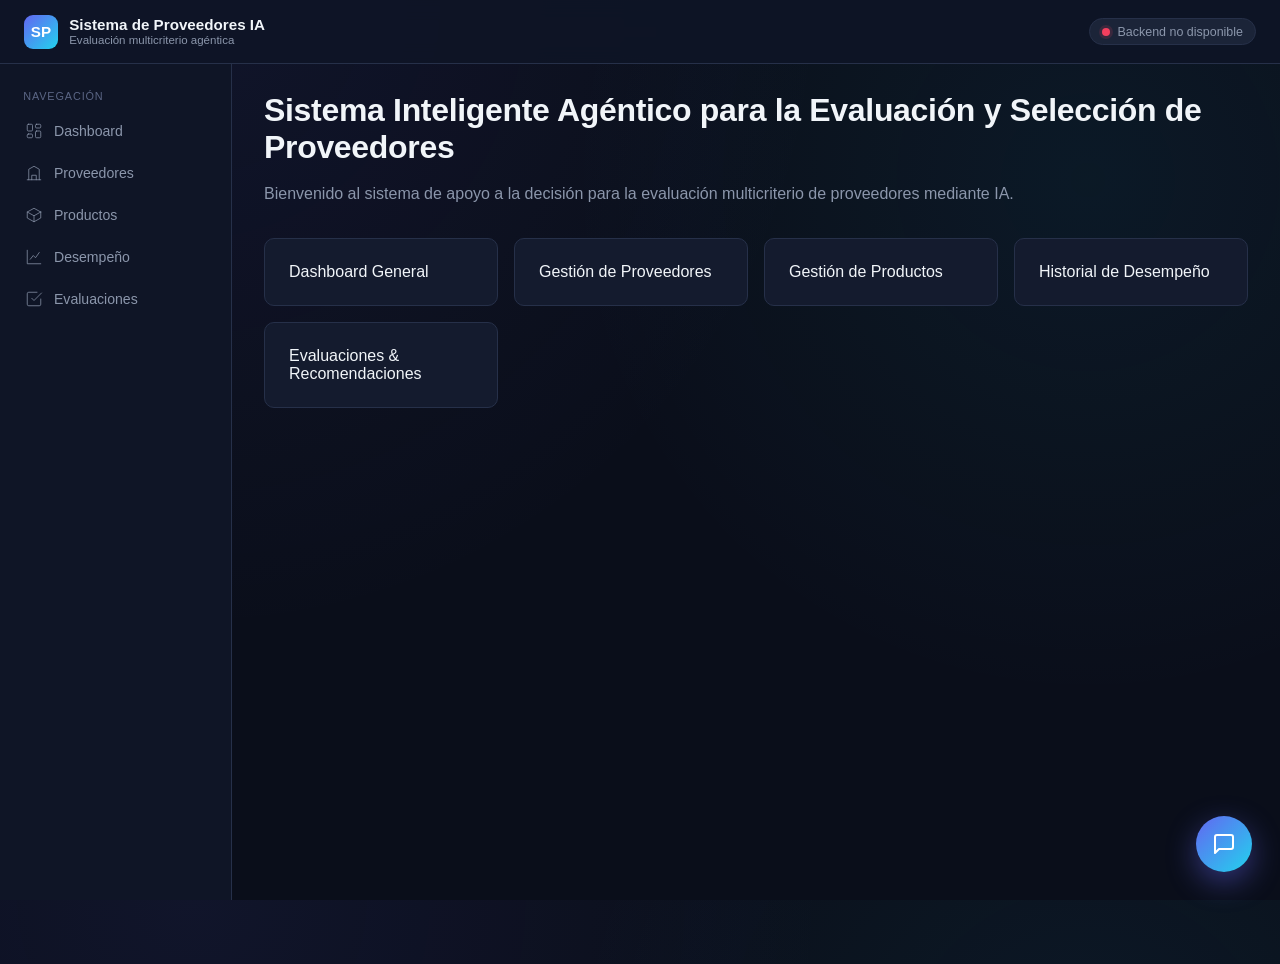
==== frontend/index.html @ d50bf962 "MVP inicial: backend FastAPI + agentes, frontend, preparacion IA (F1-F13" ====
<!DOCTYPE html>
<html lang="es">

<head>
    <meta charset="UTF-8">
    <meta name="viewport" content="width=device-width, initial-scale=1.0">
    <title>Sistema Inteligente de Evaluación de Proveedores</title>
    <link rel="stylesheet" href="css/styles.css">
    <link rel="stylesheet" href="css/dashboard.css">
</head>

<body>
    <div id="navbar-container"></div>
    <div class="app-container">
        <div id="sidebar-container"></div>
        <main class="main-content">
            <h1>Sistema Inteligente Agéntico para la Evaluación y Selección de Proveedores</h1>
            <p>Bienvenido al sistema de apoyo a la decisión para la evaluación multicriterio de proveedores mediante IA.
            </p>

            <div class="quick-links">
                <a href="pages/dashboard.html" class="card-link">Dashboard General</a>
                <a href="pages/proveedores.html" class="card-link">Gestión de Proveedores</a>
                <a href="pages/productos.html" class="card-link">Gestión de Productos</a>
                <a href="pages/desempeno.html" class="card-link">Historial de Desempeño</a>
                <a href="pages/evaluaciones.html" class="card-link">Evaluaciones & Recomendaciones</a>
            </div>
        </main>
    </div>

    <div id="modal-root"></div>
    <div id="chat-container"></div>

    <script src="js/api.js"></script>
    <script src="js/components/navbar.js"></script>
    <script src="js/components/sidebar.js"></script>
    <script src="js/components/modal.js"></script>
    <script src="js/components/chat.js"></script>
</body>

</html>
---- frontend/css/styles.css ----
/* ============================================================
   Sistema de Diseño Base — Sistema Inteligente de Proveedores
   Estética: premium oscura, HTML5/CSS3 vanilla, sin frameworks.
   ============================================================ */

:root {
    /* Paleta principal */
    --primary: #6366f1;
    --primary-dark: #4f46e5;
    --primary-light: #818cf8;
    --accent: #22d3ee;
    --success: #22c55e;
    --success-bg: rgba(34, 197, 94, 0.14);
    --warning: #f59e0b;
    --warning-bg: rgba(245, 158, 11, 0.14);
    --danger: #f43f5e;
    --danger-bg: rgba(244, 63, 94, 0.14);
    --info: #38bdf8;
    --info-bg: rgba(56, 189, 248, 0.14);

    /* Fondos */
    --bg-dark: #0a0e1a;
    --bg-panel: #0f1526;
    --bg-card: #141b2e;
    --bg-elevated: #1b2438;
    --bg-hover: #202a42;
    --border-color: #263049;
    --border-soft: #1d2740;

    /* Texto */
    --text-light: #f1f5f9;
    --text-muted: #8b96ab;
    --text-faint: #5b6685;

    /* Otros */
    --radius-sm: 6px;
    --radius-md: 10px;
    --radius-lg: 16px;
    --shadow-card: 0 4px 24px rgba(0, 0, 0, 0.35);
    --shadow-modal: 0 20px 60px rgba(0, 0, 0, 0.55);
    --sidebar-width: 232px;
    --navbar-height: 64px;
    --transition: 0.18s ease;
}

* {
    box-sizing: border-box;
}

html, body {
    height: 100%;
}

body {
    margin: 0;
    font-family: 'Segoe UI', Tahoma, Geneva, Verdana, sans-serif;
    background:
        radial-gradient(circle at 15% 0%, rgba(99, 102, 241, 0.08), transparent 45%),
        radial-gradient(circle at 85% 20%, rgba(34, 211, 238, 0.06), transparent 40%),
        var(--bg-dark);
    color: var(--text-light);
    -webkit-font-smoothing: antialiased;
}

a {
    color: inherit;
}

h1, h2, h3, h4 {
    margin: 0 0 0.5rem 0;
    font-weight: 600;
    letter-spacing: -0.01em;
}

p {
    color: var(--text-muted);
    line-height: 1.5;
}

/* ============================== Layout ============================== */

.app-container {
    display: flex;
    min-height: calc(100vh - var(--navbar-height));
    margin-top: var(--navbar-height);
}

.main-content {
    flex: 1;
    padding: 1.75rem 2rem 4rem;
    margin-left: var(--sidebar-width);
    min-width: 0;
}

.page-header {
    display: flex;
    align-items: flex-start;
    justify-content: space-between;
    gap: 1rem;
    flex-wrap: wrap;
    margin-bottom: 1.75rem;
}

.page-header .subtitle {
    margin-top: 0.15rem;
    font-size: 0.9rem;
}

@media (max-width: 900px) {
    :root {
        --sidebar-width: 0px;
    }
    .sidebar {
        transform: translateX(-100%);
    }
    .sidebar.open {
        transform: translateX(0);
    }
    .main-content {
        margin-left: 0;
        padding: 1.25rem 1rem 4rem;
    }
}

/* ============================== Navbar ============================== */

.navbar {
    position: fixed;
    top: 0;
    left: 0;
    right: 0;
    height: var(--navbar-height);
    display: flex;
    align-items: center;
    justify-content: space-between;
    padding: 0 1.5rem;
    background: rgba(15, 21, 38, 0.92);
    backdrop-filter: blur(10px);
    border-bottom: 1px solid var(--border-color);
    z-index: 200;
}

.navbar-brand {
    display: flex;
    align-items: center;
    gap: 0.7rem;
    text-decoration: none;
    color: var(--text-light);
}

.navbar-logo {
    width: 34px;
    height: 34px;
    border-radius: 9px;
    display: flex;
    align-items: center;
    justify-content: center;
    background: linear-gradient(135deg, var(--primary), var(--accent));
    font-weight: 700;
    font-size: 0.95rem;
    color: #fff;
    flex-shrink: 0;
}

.navbar-title {
    display: flex;
    flex-direction: column;
    line-height: 1.15;
}

.navbar-title strong {
    font-size: 0.95rem;
    font-weight: 600;
}

.navbar-title span {
    font-size: 0.72rem;
    color: var(--text-muted);
}

.navbar-right {
    display: flex;
    align-items: center;
    gap: 0.9rem;
}

.navbar-toggle {
    display: none;
    background: transparent;
    border: 1px solid var(--border-color);
    color: var(--text-light);
    border-radius: var(--radius-sm);
    width: 36px;
    height: 36px;
    align-items: center;
    justify-content: center;
    cursor: pointer;
}

@media (max-width: 900px) {
    .navbar-toggle {
        display: flex;
    }
}

.status-pill {
    display: flex;
    align-items: center;
    gap: 0.45rem;
    padding: 0.35rem 0.75rem;
    border-radius: 999px;
    background: var(--bg-elevated);
    border: 1px solid var(--border-color);
    font-size: 0.78rem;
    color: var(--text-muted);
}

.status-dot {
    width: 8px;
    height: 8px;
    border-radius: 50%;
    background: var(--text-faint);
    box-shadow: 0 0 0 3px transparent;
    transition: background var(--transition);
}

.status-pill.online .status-dot {
    background: var(--success);
    box-shadow: 0 0 0 3px var(--success-bg);
}

.status-pill.offline .status-dot {
    background: var(--danger);
    box-shadow: 0 0 0 3px var(--danger-bg);
}

.status-pill.checking .status-dot {
    background: var(--warning);
    box-shadow: 0 0 0 3px var(--warning-bg);
}

/* ============================== Sidebar ============================== */

.sidebar {
    position: fixed;
    top: var(--navbar-height);
    left: 0;
    bottom: 0;
    width: var(--sidebar-width);
    background: var(--bg-panel);
    border-right: 1px solid var(--border-color);
    padding: 1.25rem 0.85rem;
    overflow-y: auto;
    z-index: 150;
    transition: transform var(--transition);
}

.sidebar-section-label {
    font-size: 0.68rem;
    text-transform: uppercase;
    letter-spacing: 0.08em;
    color: var(--text-faint);
    padding: 0 0.6rem;
    margin: 0.4rem 0 0.6rem;
}

.sidebar-link {
    display: flex;
    align-items: center;
    gap: 0.7rem;
    padding: 0.65rem 0.7rem;
    border-radius: var(--radius-sm);
    color: var(--text-muted);
    text-decoration: none;
    font-size: 0.88rem;
    margin-bottom: 0.2rem;
    transition: background var(--transition), color var(--transition);
}

.sidebar-link svg {
    width: 18px;
    height: 18px;
    flex-shrink: 0;
    stroke: currentColor;
}

.sidebar-link:hover {
    background: var(--bg-hover);
    color: var(--text-light);
}

.sidebar-link.active {
    background: linear-gradient(135deg, rgba(99, 102, 241, 0.22), rgba(34, 211, 238, 0.08));
    color: var(--text-light);
    box-shadow: inset 0 0 0 1px rgba(99, 102, 241, 0.35);
}

/* ============================== Cards ============================== */

.card {
    background: var(--bg-card);
    border: 1px solid var(--border-color);
    border-radius: var(--radius-lg);
    box-shadow: var(--shadow-card);
}

.card-header {
    display: flex;
    align-items: center;
    justify-content: space-between;
    padding: 1.1rem 1.4rem;
    border-bottom: 1px solid var(--border-soft);
    gap: 1rem;
    flex-wrap: wrap;
}

.card-header h2, .card-header h3 {
    margin: 0;
    font-size: 1.02rem;
}

.card-body {
    padding: 1.4rem;
}

.card-link {
    background-color: var(--bg-card);
    padding: 1.5rem;
    border-radius: var(--radius-md);
    color: var(--text-light);
    text-decoration: none;
    border: 1px solid var(--border-color);
    transition: transform var(--transition), border-color var(--transition);
    display: block;
}

.card-link:hover {
    transform: translateY(-2px);
    border-color: var(--primary);
}

.quick-links {
    display: grid;
    grid-template-columns: repeat(auto-fit, minmax(200px, 1fr));
    gap: 1rem;
    margin-top: 2rem;
}

/* ============================== Buttons ============================== */

.btn {
    display: inline-flex;
    align-items: center;
    justify-content: center;
    gap: 0.45rem;
    padding: 0.6rem 1.1rem;
    border-radius: var(--radius-sm);
    border: 1px solid transparent;
    font-size: 0.87rem;
    font-weight: 600;
    cursor: pointer;
    transition: filter var(--transition), transform var(--transition), background var(--transition);
    white-space: nowrap;
}

.btn:active {
    transform: scale(0.98);
}

.btn-primary {
    background: linear-gradient(135deg, var(--primary), var(--primary-dark));
    color: #fff;
}

.btn-primary:hover {
    filter: brightness(1.1);
}

.btn-secondary {
    background: var(--bg-elevated);
    color: var(--text-light);
    border-color: var(--border-color);
}

.btn-secondary:hover {
    background: var(--bg-hover);
}

.btn-danger {
    background: rgba(244, 63, 94, 0.12);
    color: #fb7185;
    border-color: rgba(244, 63, 94, 0.3);
}

.btn-danger:hover {
    background: rgba(244, 63, 94, 0.2);
}

.btn-ghost {
    background: transparent;
    color: var(--text-muted);
    border-color: var(--border-color);
}

.btn-ghost:hover {
    color: var(--text-light);
    border-color: var(--primary);
}

.btn-sm {
    padding: 0.38rem 0.75rem;
    font-size: 0.78rem;
}

.btn:disabled {
    opacity: 0.5;
    cursor: not-allowed;
    filter: none;
    transform: none;
}

.btn-icon {
    width: 32px;
    height: 32px;
    padding: 0;
    border-radius: var(--radius-sm);
}

.actions-cell {
    display: flex;
    gap: 0.4rem;
    flex-wrap: wrap;
}

/* ============================== Tables ============================== */

.table-wrapper {
    overflow-x: auto;
    border-radius: var(--radius-lg);
}

table.data-table {
    width: 100%;
    border-collapse: collapse;
    font-size: 0.88rem;
    min-width: 640px;
}

table.data-table thead th {
    text-align: left;
    padding: 0.85rem 1.2rem;
    color: var(--text-muted);
    font-weight: 600;
    font-size: 0.74rem;
    text-transform: uppercase;
    letter-spacing: 0.05em;
    background: var(--bg-panel);
    border-bottom: 1px solid var(--border-color);
    white-space: nowrap;
}

table.data-table tbody td {
    padding: 0.85rem 1.2rem;
    border-bottom: 1px solid var(--border-soft);
    color: var(--text-light);
    vertical-align: middle;
}

table.data-table tbody tr:last-child td {
    border-bottom: none;
}

table.data-table tbody tr {
    transition: background var(--transition);
}

table.data-table tbody tr:hover {
    background: var(--bg-hover);
}

.cell-muted {
    color: var(--text-muted);
}

/* ============================== Badges ============================== */

.badge {
    display: inline-flex;
    align-items: center;
    gap: 0.35rem;
    padding: 0.28rem 0.65rem;
    border-radius: 999px;
    font-size: 0.74rem;
    font-weight: 600;
    white-space: nowrap;
}

.badge::before {
    content: '';
    width: 6px;
    height: 6px;
    border-radius: 50%;
    background: currentColor;
}

.badge-success {
    background: var(--success-bg);
    color: var(--success);
}

.badge-danger {
    background: var(--danger-bg);
    color: #fb7185;
}

.badge-warning {
    background: var(--warning-bg);
    color: var(--warning);
}

.badge-info {
    background: var(--info-bg);
    color: var(--info);
}

.badge-neutral {
    background: var(--bg-elevated);
    color: var(--text-muted);
}

/* ============================== KPI ============================== */

.kpi-grid {
    display: grid;
    grid-template-columns: repeat(auto-fit, minmax(210px, 1fr));
    gap: 1.1rem;
    margin-bottom: 1.75rem;
}

.kpi-card {
    background: var(--bg-card);
    border: 1px solid var(--border-color);
    border-radius: var(--radius-lg);
    padding: 1.3rem 1.4rem;
    box-shadow: var(--shadow-card);
    position: relative;
    overflow: hidden;
}

.kpi-card::after {
    content: '';
    position: absolute;
    inset: 0;
    background: linear-gradient(135deg, rgba(99, 102, 241, 0.08), transparent 60%);
    pointer-events: none;
}

.kpi-label {
    font-size: 0.78rem;
    color: var(--text-muted);
    margin-bottom: 0.5rem;
}

.kpi-value {
    font-size: 1.9rem;
    font-weight: 700;
    color: var(--text-light);
}

.kpi-icon {
    position: absolute;
    top: 1.1rem;
    right: 1.2rem;
    width: 38px;
    height: 38px;
    border-radius: var(--radius-md);
    display: flex;
    align-items: center;
    justify-content: center;
    background: rgba(99, 102, 241, 0.14);
    color: var(--primary-light);
}

.kpi-icon svg {
    width: 19px;
    height: 19px;
}

/* ============================== Empty / Loading states ============================== */

.empty-state, .loading-state, .error-state {
    display: flex;
    flex-direction: column;
    align-items: center;
    justify-content: center;
    text-align: center;
    padding: 3rem 1.5rem;
    color: var(--text-muted);
    gap: 0.5rem;
}

.error-state {
    color: #fb7185;
}

.spinner {
    width: 26px;
    height: 26px;
    border-radius: 50%;
    border: 3px solid var(--border-color);
    border-top-color: var(--primary);
    animation: spin 0.8s linear infinite;
}

@keyframes spin {
    to {
        transform: rotate(360deg);
    }
}

/* ============================== Tabs ============================== */

.tabs {
    display: flex;
    gap: 0.4rem;
    border-bottom: 1px solid var(--border-color);
    margin-bottom: 1.2rem;
    flex-wrap: wrap;
}

.tab-btn {
    background: transparent;
    border: none;
    color: var(--text-muted);
    padding: 0.65rem 1rem;
    font-size: 0.85rem;
    font-weight: 600;
    cursor: pointer;
    border-bottom: 2px solid transparent;
    transition: color var(--transition), border-color var(--transition);
}

.tab-btn:hover {
    color: var(--text-light);
}

.tab-btn.active {
    color: var(--primary-light);
    border-bottom-color: var(--primary);
}

.tab-panel {
    display: none;
    animation: fadeIn 0.2s ease;
}

.tab-panel.active {
    display: block;
}

@keyframes fadeIn {
    from { opacity: 0; transform: translateY(4px); }
    to { opacity: 1; transform: translateY(0); }
}

/* ============================== Toast ============================== */

#toast-root {
    position: fixed;
    bottom: 1.5rem;
    right: 1.5rem;
    display: flex;
    flex-direction: column;
    gap: 0.6rem;
    z-index: 999;
}

.toast {
    background: var(--bg-elevated);
    border: 1px solid var(--border-color);
    border-left: 3px solid var(--primary);
    color: var(--text-light);
    padding: 0.8rem 1.1rem;
    border-radius: var(--radius-sm);
    font-size: 0.85rem;
    box-shadow: var(--shadow-card);
    min-width: 240px;
    animation: slideIn 0.2s ease;
}

.toast.success {
    border-left-color: var(--success);
}

.toast.error {
    border-left-color: var(--danger);
}

@keyframes slideIn {
    from { opacity: 0; transform: translateX(20px); }
    to { opacity: 1; transform: translateX(0); }
}

/* ============================== Utility ============================== */

.flex {
    display: flex;
}

.gap-sm {
    gap: 0.5rem;
}

.text-muted {
    color: var(--text-muted);
}

.text-right {
    text-align: right;
}

.mt-1 { margin-top: 1rem; }
.mt-2 { margin-top: 2rem; }
.mb-1 { margin-bottom: 1rem; }

/* ============================== Chat IA (Asistente) ============================== */

.chat-fab {
    position: fixed;
    bottom: 1.75rem;
    right: 1.75rem;
    width: 56px;
    height: 56px;
    border-radius: 50%;
    background: linear-gradient(135deg, var(--primary), var(--accent));
    color: #fff;
    border: none;
    box-shadow: 0 10px 30px rgba(99, 102, 241, 0.45);
    cursor: pointer;
    display: flex;
    align-items: center;
    justify-content: center;
    z-index: 400;
    transition: transform var(--transition);
}

.chat-fab:hover {
    transform: translateY(-2px);
}

.chat-fab svg {
    width: 24px;
    height: 24px;
}

.chat-panel {
    position: fixed;
    bottom: 6rem;
    right: 1.75rem;
    width: 320px;
    max-width: calc(100vw - 2rem);
    background: var(--bg-card);
    border: 1px solid var(--border-color);
    border-radius: var(--radius-lg);
    box-shadow: var(--shadow-modal);
    z-index: 401;
    overflow: hidden;
    display: none;
    flex-direction: column;
}

.chat-panel.open {
    display: flex;
}

.chat-panel-header {
    display: flex;
    align-items: center;
    justify-content: space-between;
    padding: 0.9rem 1.1rem;
    background: linear-gradient(135deg, rgba(99, 102, 241, 0.2), rgba(34, 211, 238, 0.08));
    border-bottom: 1px solid var(--border-soft);
}

.chat-panel-header strong {
    font-size: 0.9rem;
}

.chat-panel-body {
    padding: 1.25rem 1.1rem;
    display: flex;
    flex-direction: column;
    align-items: center;
    text-align: center;
    gap: 0.6rem;
    color: var(--text-muted);
}

.chat-panel-body svg {
    width: 30px;
    height: 30px;
    color: var(--primary-light);
}

.chat-panel-footer {
    padding: 0.85rem 1.1rem;
    border-top: 1px solid var(--border-soft);
}

.chat-panel-footer input {
    width: 100%;
    background: var(--bg-panel);
    border: 1px solid var(--border-color);
    color: var(--text-faint);
    border-radius: var(--radius-sm);
    padding: 0.55rem 0.7rem;
    font-size: 0.83rem;
    cursor: not-allowed;
}
---- frontend/css/dashboard.css ----
/* Dashboard styles */

.dashboard-actions {
    display: flex;
    gap: 0.6rem;
    flex-wrap: wrap;
}

.recommended-cell {
    display: flex;
    align-items: center;
    gap: 0.4rem;
    font-weight: 600;
}

.recommended-cell svg {
    width: 14px;
    height: 14px;
    color: var(--success);
}
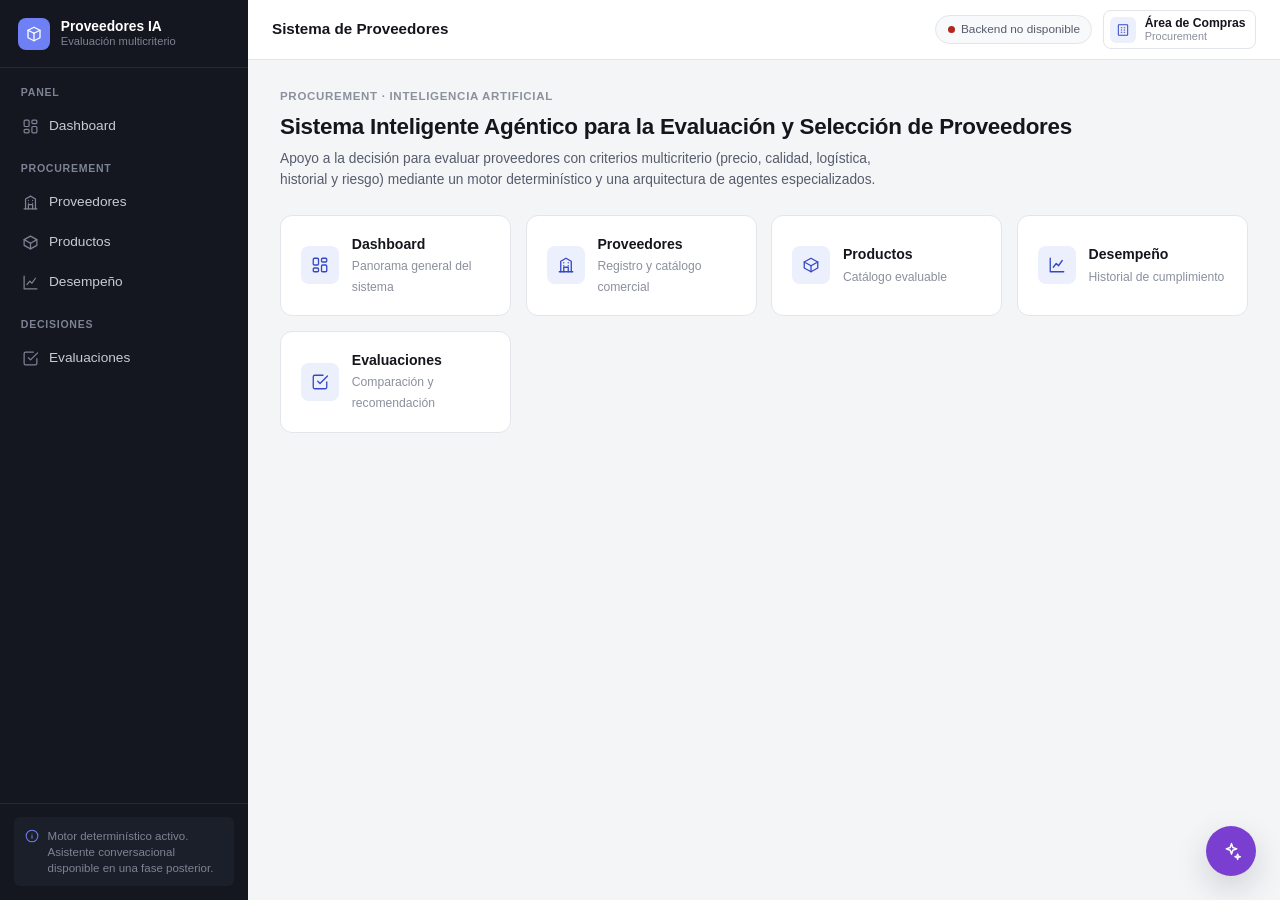
==== commit 96fc1ecc: "feat: Procurement empresariald" ====
--- a/frontend/index.html
+++ b/frontend/index.html
@@ -10,28 +10,55 @@
 </head>
 
 <body>
-    <div id="navbar-container"></div>
-    <div class="app-container">
+    <div class="app-shell">
         <div id="sidebar-container"></div>
-        <main class="main-content">
-            <h1>Sistema Inteligente Agéntico para la Evaluación y Selección de Proveedores</h1>
-            <p>Bienvenido al sistema de apoyo a la decisión para la evaluación multicriterio de proveedores mediante IA.
-            </p>
+        <div class="app-main">
+            <div id="navbar-container"></div>
+            <main class="content-area">
+                <div class="page-header">
+                    <div>
+                        <div class="eyebrow">Procurement · Inteligencia artificial</div>
+                        <h1>Sistema Inteligente Agéntico para la Evaluación y Selección de Proveedores</h1>
+                        <p class="subtitle">
+                            Apoyo a la decisión para evaluar proveedores con criterios multicriterio
+                            (precio, calidad, logística, historial y riesgo) mediante un motor
+                            determinístico y una arquitectura de agentes especializados.
+                        </p>
+                    </div>
+                </div>
 
-            <div class="quick-links">
-                <a href="pages/dashboard.html" class="card-link">Dashboard General</a>
-                <a href="pages/proveedores.html" class="card-link">Gestión de Proveedores</a>
-                <a href="pages/productos.html" class="card-link">Gestión de Productos</a>
-                <a href="pages/desempeno.html" class="card-link">Historial de Desempeño</a>
-                <a href="pages/evaluaciones.html" class="card-link">Evaluaciones & Recomendaciones</a>
-            </div>
-        </main>
+                <div class="quick-links">
+                    <a href="pages/dashboard.html" class="card-link">
+                        <span class="icon-tile" data-icon="dashboard"></span>
+                        <span class="card-link-text"><strong>Dashboard</strong><span>Panorama general del sistema</span></span>
+                    </a>
+                    <a href="pages/proveedores.html" class="card-link">
+                        <span class="icon-tile" data-icon="providers"></span>
+                        <span class="card-link-text"><strong>Proveedores</strong><span>Registro y catálogo comercial</span></span>
+                    </a>
+                    <a href="pages/productos.html" class="card-link">
+                        <span class="icon-tile" data-icon="products"></span>
+                        <span class="card-link-text"><strong>Productos</strong><span>Catálogo evaluable</span></span>
+                    </a>
+                    <a href="pages/desempeno.html" class="card-link">
+                        <span class="icon-tile" data-icon="performance"></span>
+                        <span class="card-link-text"><strong>Desempeño</strong><span>Historial de cumplimiento</span></span>
+                    </a>
+                    <a href="pages/evaluaciones.html" class="card-link">
+                        <span class="icon-tile" data-icon="evaluations"></span>
+                        <span class="card-link-text"><strong>Evaluaciones</strong><span>Comparación y recomendación</span></span>
+                    </a>
+                </div>
+            </main>
+        </div>
     </div>
 
     <div id="modal-root"></div>
     <div id="chat-container"></div>
 
+    <script src="js/components/icons.js"></script>
     <script src="js/api.js"></script>
+    <script src="js/components/ui.js"></script>
     <script src="js/components/navbar.js"></script>
     <script src="js/components/sidebar.js"></script>
     <script src="js/components/modal.js"></script>
--- a/frontend/css/styles.css
+++ b/frontend/css/styles.css
@@ -1,46 +1,76 @@
 /* ============================================================
-   Sistema de Diseño Base — Sistema Inteligente de Proveedores
-   Estética: premium oscura, HTML5/CSS3 vanilla, sin frameworks.
+   Sistema de Diseño — Sistema Inteligente de Proveedores
+   Identidad: SaaS B2B / Procurement / Enterprise / Data-AI
+   HTML5 + CSS3 vanilla, sin frameworks, sin fuentes externas.
    ============================================================ */
 
 :root {
-    /* Paleta principal */
-    --primary: #6366f1;
-    --primary-dark: #4f46e5;
-    --primary-light: #818cf8;
-    --accent: #22d3ee;
-    --success: #22c55e;
-    --success-bg: rgba(34, 197, 94, 0.14);
-    --warning: #f59e0b;
-    --warning-bg: rgba(245, 158, 11, 0.14);
-    --danger: #f43f5e;
-    --danger-bg: rgba(244, 63, 94, 0.14);
-    --info: #38bdf8;
-    --info-bg: rgba(56, 189, 248, 0.14);
-
-    /* Fondos */
-    --bg-dark: #0a0e1a;
-    --bg-panel: #0f1526;
-    --bg-card: #141b2e;
-    --bg-elevated: #1b2438;
-    --bg-hover: #202a42;
-    --border-color: #263049;
-    --border-soft: #1d2740;
-
-    /* Texto */
-    --text-light: #f1f5f9;
-    --text-muted: #8b96ab;
-    --text-faint: #5b6685;
-
-    /* Otros */
+    /* ---------- Superficies ---------- */
+    --bg-app: #f4f5f7;
+    --surface: #ffffff;
+    --surface-alt: #f8f9fb;
+    --surface-sunken: #eef0f3;
+    --border: #e3e5ea;
+    --border-strong: #d3d6dd;
+
+    /* ---------- Texto ---------- */
+    --text-primary: #14161c;
+    --text-secondary: #565c6b;
+    --text-tertiary: #8b909d;
+    --text-on-dark: #eef0f5;
+    --text-on-dark-muted: #9aa1b3;
+
+    /* ---------- Marca ---------- */
+    --primary: #3548c4;
+    --primary-hover: #2c3da8;
+    --primary-soft: #eceffc;
+    --primary-soft-border: #c9d0f5;
+
+    /* ---------- Semánticos ---------- */
+    --success: #147a52;
+    --success-soft: #e5f5ee;
+    --success-border: #b7e3cc;
+    --warning: #92500a;
+    --warning-soft: #fdf1df;
+    --warning-border: #f3d9a4;
+    --danger: #b3261e;
+    --danger-soft: #fceceb;
+    --danger-border: #f2c4c0;
+    --info: #1c5fa8;
+    --info-soft: #e9f2fb;
+    --info-border: #bfdcf5;
+    --neutral-soft: #eef0f3;
+    --neutral-border: #dcdfe5;
+
+    /* ---------- Shell (sidebar oscuro) ---------- */
+    --shell-bg: #14171f;
+    --shell-bg-elevated: #1b1f2a;
+    --shell-border: #262b38;
+    --shell-text: #c7cbd6;
+    --shell-text-muted: #7d8394;
+    --shell-active-bg: #232838;
+    --shell-active-text: #ffffff;
+    --shell-accent: #6f80f5;
+
+    /* ---------- IA ---------- */
+    --ai-accent: #7a3fd1;
+    --ai-soft: #f3edfb;
+    --ai-border: #ddc9f2;
+
+    /* ---------- Geometría ---------- */
     --radius-sm: 6px;
-    --radius-md: 10px;
-    --radius-lg: 16px;
-    --shadow-card: 0 4px 24px rgba(0, 0, 0, 0.35);
-    --shadow-modal: 0 20px 60px rgba(0, 0, 0, 0.55);
-    --sidebar-width: 232px;
-    --navbar-height: 64px;
-    --transition: 0.18s ease;
+    --radius-md: 8px;
+    --radius-lg: 12px;
+    --shadow-xs: 0 1px 2px rgba(15, 18, 28, 0.06);
+    --shadow-sm: 0 1px 3px rgba(15, 18, 28, 0.08), 0 1px 2px rgba(15, 18, 28, 0.04);
+    --shadow-md: 0 4px 16px rgba(15, 18, 28, 0.10);
+    --shadow-lg: 0 12px 32px rgba(15, 18, 28, 0.16);
+
+    --sidebar-width: 248px;
+    --sidebar-width-collapsed: 72px;
+    --topbar-height: 60px;
+    --transition: 0.15s ease;
+    --font-sans: -apple-system, BlinkMacSystemFont, 'Segoe UI', Roboto, Helvetica, Arial, sans-serif;
 }
 
 * {
@@ -53,297 +83,404 @@
 
 body {
     margin: 0;
-    font-family: 'Segoe UI', Tahoma, Geneva, Verdana, sans-serif;
-    background:
-        radial-gradient(circle at 15% 0%, rgba(99, 102, 241, 0.08), transparent 45%),
-        radial-gradient(circle at 85% 20%, rgba(34, 211, 238, 0.06), transparent 40%),
-        var(--bg-dark);
-    color: var(--text-light);
+    font-family: var(--font-sans);
+    background: var(--bg-app);
+    color: var(--text-primary);
+    font-size: 14px;
+    line-height: 1.5;
     -webkit-font-smoothing: antialiased;
 }
 
 a {
-    color: inherit;
+    color: var(--primary);
+    text-decoration: none;
+}
+
+a:hover {
+    text-decoration: underline;
 }
 
 h1, h2, h3, h4 {
-    margin: 0 0 0.5rem 0;
-    font-weight: 600;
-    letter-spacing: -0.01em;
+    margin: 0 0 0.35rem 0;
+    font-weight: 600;
+    letter-spacing: -0.012em;
+    color: var(--text-primary);
 }
 
 p {
-    color: var(--text-muted);
-    line-height: 1.5;
-}
-
-/* ============================== Layout ============================== */
-
-.app-container {
-    display: flex;
-    min-height: calc(100vh - var(--navbar-height));
-    margin-top: var(--navbar-height);
-}
-
-.main-content {
+    color: var(--text-secondary);
+    margin: 0;
+}
+
+.icon {
+    flex-shrink: 0;
+    display: inline-block;
+    vertical-align: middle;
+}
+
+:focus-visible {
+    outline: 2px solid var(--primary);
+    outline-offset: 2px;
+    border-radius: 4px;
+}
+
+/* ============================== Shell: layout general ============================== */
+
+.app-shell {
+    min-height: 100vh;
+    display: flex;
+}
+
+.app-main {
     flex: 1;
-    padding: 1.75rem 2rem 4rem;
+    display: flex;
+    flex-direction: column;
+    min-width: 0;
     margin-left: var(--sidebar-width);
+}
+
+.content-area {
+    padding: 1.75rem 2rem 3rem;
+    max-width: 1400px;
+    width: 100%;
+    margin: 0 auto;
+}
+
+@media (max-width: 960px) {
+    .app-main {
+        margin-left: 0;
+    }
+    .content-area {
+        padding: 1.25rem 1rem 3rem;
+    }
+}
+
+/* ============================== Sidebar ============================== */
+
+.sidebar {
+    position: fixed;
+    top: 0;
+    left: 0;
+    bottom: 0;
+    width: var(--sidebar-width);
+    background: var(--shell-bg);
+    color: var(--shell-text);
+    display: flex;
+    flex-direction: column;
+    z-index: 200;
+    transition: transform var(--transition);
+}
+
+.sidebar-brand {
+    display: flex;
+    align-items: center;
+    gap: 0.65rem;
+    padding: 1.1rem 1.15rem;
+    border-bottom: 1px solid var(--shell-border);
+    flex-shrink: 0;
+}
+
+.sidebar-brand-mark {
+    width: 32px;
+    height: 32px;
+    border-radius: 8px;
+    background: var(--shell-accent);
+    color: #fff;
+    display: flex;
+    align-items: center;
+    justify-content: center;
+    flex-shrink: 0;
+}
+
+.sidebar-brand-text {
+    display: flex;
+    flex-direction: column;
+    line-height: 1.2;
     min-width: 0;
 }
 
-.page-header {
-    display: flex;
+.sidebar-brand-text strong {
+    font-size: 0.86rem;
+    color: #fff;
+    font-weight: 600;
+    white-space: nowrap;
+    overflow: hidden;
+    text-overflow: ellipsis;
+}
+
+.sidebar-brand-text span {
+    font-size: 0.7rem;
+    color: var(--shell-text-muted);
+    white-space: nowrap;
+}
+
+.sidebar-nav {
+    flex: 1;
+    overflow-y: auto;
+    padding: 0.85rem 0.7rem;
+}
+
+.sidebar-group-label {
+    font-size: 0.66rem;
+    font-weight: 600;
+    text-transform: uppercase;
+    letter-spacing: 0.07em;
+    color: var(--shell-text-muted);
+    padding: 0.9rem 0.6rem 0.4rem;
+}
+
+.sidebar-group-label:first-child {
+    padding-top: 0.2rem;
+}
+
+.sidebar-link {
+    display: flex;
+    align-items: center;
+    gap: 0.65rem;
+    padding: 0.55rem 0.65rem;
+    border-radius: var(--radius-sm);
+    color: var(--shell-text);
+    font-size: 0.855rem;
+    font-weight: 500;
+    margin-bottom: 0.1rem;
+    transition: background var(--transition), color var(--transition);
+}
+
+.sidebar-link:hover {
+    background: var(--shell-bg-elevated);
+    color: #fff;
+    text-decoration: none;
+}
+
+.sidebar-link.active {
+    background: var(--shell-active-bg);
+    color: var(--shell-active-text);
+    position: relative;
+}
+
+.sidebar-link.active::before {
+    content: '';
+    position: absolute;
+    left: -0.7rem;
+    top: 0.2rem;
+    bottom: 0.2rem;
+    width: 3px;
+    border-radius: 2px;
+    background: var(--shell-accent);
+}
+
+.sidebar-link .icon {
+    color: var(--shell-text-muted);
+}
+
+.sidebar-link:hover .icon,
+.sidebar-link.active .icon {
+    color: currentColor;
+}
+
+.sidebar-footer {
+    padding: 0.85rem;
+    border-top: 1px solid var(--shell-border);
+    flex-shrink: 0;
+}
+
+.sidebar-footer-note {
+    display: flex;
+    gap: 0.55rem;
     align-items: flex-start;
-    justify-content: space-between;
-    gap: 1rem;
-    flex-wrap: wrap;
-    margin-bottom: 1.75rem;
-}
-
-.page-header .subtitle {
-    margin-top: 0.15rem;
-    font-size: 0.9rem;
-}
-
-@media (max-width: 900px) {
-    :root {
-        --sidebar-width: 0px;
-    }
+    padding: 0.65rem 0.7rem;
+    border-radius: var(--radius-sm);
+    background: var(--shell-bg-elevated);
+    font-size: 0.72rem;
+    color: var(--shell-text-muted);
+    line-height: 1.4;
+}
+
+.sidebar-footer-note .icon {
+    flex-shrink: 0;
+    margin-top: 0.1rem;
+    color: var(--shell-accent);
+}
+
+.sidebar-backdrop {
+    display: none;
+}
+
+@media (max-width: 960px) {
     .sidebar {
         transform: translateX(-100%);
     }
     .sidebar.open {
         transform: translateX(0);
+        box-shadow: var(--shadow-lg);
     }
-    .main-content {
-        margin-left: 0;
-        padding: 1.25rem 1rem 4rem;
+    .sidebar-backdrop.open {
+        display: block;
+        position: fixed;
+        inset: 0;
+        background: rgba(10, 12, 18, 0.45);
+        z-index: 190;
     }
 }
 
-/* ============================== Navbar ============================== */
-
-.navbar {
-    position: fixed;
-    top: 0;
-    left: 0;
-    right: 0;
-    height: var(--navbar-height);
+/* ============================== Topbar ============================== */
+
+.topbar {
+    height: var(--topbar-height);
+    background: var(--surface);
+    border-bottom: 1px solid var(--border);
     display: flex;
     align-items: center;
     justify-content: space-between;
     padding: 0 1.5rem;
-    background: rgba(15, 21, 38, 0.92);
-    backdrop-filter: blur(10px);
-    border-bottom: 1px solid var(--border-color);
-    z-index: 200;
-}
-
-.navbar-brand {
-    display: flex;
-    align-items: center;
-    gap: 0.7rem;
-    text-decoration: none;
-    color: var(--text-light);
-}
-
-.navbar-logo {
+    position: sticky;
+    top: 0;
+    z-index: 100;
+    gap: 1rem;
+}
+
+.topbar-left {
+    display: flex;
+    align-items: center;
+    gap: 0.9rem;
+    min-width: 0;
+}
+
+.topbar-menu-btn {
+    display: none;
+    background: transparent;
+    border: 1px solid var(--border);
+    color: var(--text-secondary);
+    border-radius: var(--radius-sm);
     width: 34px;
     height: 34px;
-    border-radius: 9px;
-    display: flex;
-    align-items: center;
-    justify-content: center;
-    background: linear-gradient(135deg, var(--primary), var(--accent));
-    font-weight: 700;
-    font-size: 0.95rem;
-    color: #fff;
-    flex-shrink: 0;
-}
-
-.navbar-title {
-    display: flex;
-    flex-direction: column;
-    line-height: 1.15;
-}
-
-.navbar-title strong {
-    font-size: 0.95rem;
-    font-weight: 600;
-}
-
-.navbar-title span {
-    font-size: 0.72rem;
-    color: var(--text-muted);
-}
-
-.navbar-right {
-    display: flex;
-    align-items: center;
-    gap: 0.9rem;
-}
-
-.navbar-toggle {
-    display: none;
-    background: transparent;
-    border: 1px solid var(--border-color);
-    color: var(--text-light);
-    border-radius: var(--radius-sm);
-    width: 36px;
-    height: 36px;
     align-items: center;
     justify-content: center;
     cursor: pointer;
-}
-
-@media (max-width: 900px) {
-    .navbar-toggle {
+    flex-shrink: 0;
+}
+
+@media (max-width: 960px) {
+    .topbar-menu-btn {
         display: flex;
     }
 }
 
+.topbar-title {
+    font-size: 0.95rem;
+    font-weight: 600;
+    color: var(--text-primary);
+    white-space: nowrap;
+    overflow: hidden;
+    text-overflow: ellipsis;
+}
+
+.topbar-right {
+    display: flex;
+    align-items: center;
+    gap: 0.7rem;
+    flex-shrink: 0;
+}
+
 .status-pill {
     display: flex;
     align-items: center;
-    gap: 0.45rem;
-    padding: 0.35rem 0.75rem;
+    gap: 0.4rem;
+    padding: 0.32rem 0.7rem;
     border-radius: 999px;
-    background: var(--bg-elevated);
-    border: 1px solid var(--border-color);
-    font-size: 0.78rem;
-    color: var(--text-muted);
+    background: var(--surface-alt);
+    border: 1px solid var(--border);
+    font-size: 0.74rem;
+    color: var(--text-secondary);
+    font-weight: 500;
 }
 
 .status-dot {
-    width: 8px;
-    height: 8px;
+    width: 7px;
+    height: 7px;
     border-radius: 50%;
-    background: var(--text-faint);
-    box-shadow: 0 0 0 3px transparent;
-    transition: background var(--transition);
-}
-
-.status-pill.online .status-dot {
-    background: var(--success);
-    box-shadow: 0 0 0 3px var(--success-bg);
-}
-
-.status-pill.offline .status-dot {
-    background: var(--danger);
-    box-shadow: 0 0 0 3px var(--danger-bg);
-}
-
-.status-pill.checking .status-dot {
-    background: var(--warning);
-    box-shadow: 0 0 0 3px var(--warning-bg);
-}
-
-/* ============================== Sidebar ============================== */
-
-.sidebar {
-    position: fixed;
-    top: var(--navbar-height);
-    left: 0;
-    bottom: 0;
-    width: var(--sidebar-width);
-    background: var(--bg-panel);
-    border-right: 1px solid var(--border-color);
-    padding: 1.25rem 0.85rem;
-    overflow-y: auto;
-    z-index: 150;
-    transition: transform var(--transition);
-}
-
-.sidebar-section-label {
+    background: var(--text-tertiary);
+}
+
+.status-pill.online .status-dot { background: var(--success); }
+.status-pill.offline .status-dot { background: var(--danger); }
+.status-pill.checking .status-dot { background: var(--warning); }
+
+.org-chip {
+    display: flex;
+    align-items: center;
+    gap: 0.55rem;
+    padding: 0.3rem 0.6rem 0.3rem 0.35rem;
+    border-radius: var(--radius-md);
+    border: 1px solid var(--border);
+    background: var(--surface);
+}
+
+.org-chip-avatar {
+    width: 26px;
+    height: 26px;
+    border-radius: 6px;
+    background: var(--primary-soft);
+    color: var(--primary);
+    display: flex;
+    align-items: center;
+    justify-content: center;
+    font-size: 0.7rem;
+    font-weight: 700;
+    flex-shrink: 0;
+}
+
+.org-chip-text {
+    display: flex;
+    flex-direction: column;
+    line-height: 1.2;
+}
+
+.org-chip-text strong {
+    font-size: 0.76rem;
+    color: var(--text-primary);
+}
+
+.org-chip-text span {
     font-size: 0.68rem;
-    text-transform: uppercase;
-    letter-spacing: 0.08em;
-    color: var(--text-faint);
-    padding: 0 0.6rem;
-    margin: 0.4rem 0 0.6rem;
-}
-
-.sidebar-link {
-    display: flex;
-    align-items: center;
-    gap: 0.7rem;
-    padding: 0.65rem 0.7rem;
-    border-radius: var(--radius-sm);
-    color: var(--text-muted);
-    text-decoration: none;
-    font-size: 0.88rem;
-    margin-bottom: 0.2rem;
-    transition: background var(--transition), color var(--transition);
-}
-
-.sidebar-link svg {
-    width: 18px;
-    height: 18px;
-    flex-shrink: 0;
-    stroke: currentColor;
-}
-
-.sidebar-link:hover {
-    background: var(--bg-hover);
-    color: var(--text-light);
-}
-
-.sidebar-link.active {
-    background: linear-gradient(135deg, rgba(99, 102, 241, 0.22), rgba(34, 211, 238, 0.08));
-    color: var(--text-light);
-    box-shadow: inset 0 0 0 1px rgba(99, 102, 241, 0.35);
-}
-
-/* ============================== Cards ============================== */
-
-.card {
-    background: var(--bg-card);
-    border: 1px solid var(--border-color);
-    border-radius: var(--radius-lg);
-    box-shadow: var(--shadow-card);
-}
-
-.card-header {
-    display: flex;
-    align-items: center;
+    color: var(--text-tertiary);
+}
+
+/* ============================== PageHeader ============================== */
+
+.page-header {
+    display: flex;
+    align-items: flex-start;
     justify-content: space-between;
-    padding: 1.1rem 1.4rem;
-    border-bottom: 1px solid var(--border-soft);
     gap: 1rem;
     flex-wrap: wrap;
-}
-
-.card-header h2, .card-header h3 {
-    margin: 0;
-    font-size: 1.02rem;
-}
-
-.card-body {
-    padding: 1.4rem;
-}
-
-.card-link {
-    background-color: var(--bg-card);
-    padding: 1.5rem;
-    border-radius: var(--radius-md);
-    color: var(--text-light);
-    text-decoration: none;
-    border: 1px solid var(--border-color);
-    transition: transform var(--transition), border-color var(--transition);
-    display: block;
-}
-
-.card-link:hover {
-    transform: translateY(-2px);
-    border-color: var(--primary);
-}
-
-.quick-links {
-    display: grid;
-    grid-template-columns: repeat(auto-fit, minmax(200px, 1fr));
-    gap: 1rem;
-    margin-top: 2rem;
+    margin-bottom: 1.5rem;
+}
+
+.page-header .eyebrow {
+    font-size: 0.72rem;
+    font-weight: 600;
+    text-transform: uppercase;
+    letter-spacing: 0.06em;
+    color: var(--text-tertiary);
+    margin-bottom: 0.3rem;
+}
+
+.page-header h1 {
+    font-size: 1.4rem;
+}
+
+.page-header .subtitle {
+    margin-top: 0.2rem;
+    font-size: 0.86rem;
+    color: var(--text-secondary);
+    max-width: 640px;
+}
+
+.page-header-actions {
+    display: flex;
+    gap: 0.6rem;
+    flex-wrap: wrap;
 }
 
 /* ============================== Buttons ============================== */
@@ -352,117 +489,262 @@
     display: inline-flex;
     align-items: center;
     justify-content: center;
-    gap: 0.45rem;
-    padding: 0.6rem 1.1rem;
+    gap: 0.4rem;
+    padding: 0.5rem 0.85rem;
     border-radius: var(--radius-sm);
     border: 1px solid transparent;
-    font-size: 0.87rem;
-    font-weight: 600;
+    font-size: 0.82rem;
+    font-weight: 550;
+    font-family: inherit;
     cursor: pointer;
-    transition: filter var(--transition), transform var(--transition), background var(--transition);
+    transition: background var(--transition), border-color var(--transition), color var(--transition);
     white-space: nowrap;
+    line-height: 1.3;
 }
 
 .btn:active {
-    transform: scale(0.98);
+    transform: translateY(0.5px);
 }
 
 .btn-primary {
-    background: linear-gradient(135deg, var(--primary), var(--primary-dark));
+    background: var(--primary);
     color: #fff;
+    border-color: var(--primary);
 }
 
 .btn-primary:hover {
-    filter: brightness(1.1);
+    background: var(--primary-hover);
+    border-color: var(--primary-hover);
+    text-decoration: none;
 }
 
 .btn-secondary {
-    background: var(--bg-elevated);
-    color: var(--text-light);
-    border-color: var(--border-color);
+    background: var(--surface);
+    color: var(--text-primary);
+    border-color: var(--border-strong);
 }
 
 .btn-secondary:hover {
-    background: var(--bg-hover);
+    background: var(--surface-alt);
+    text-decoration: none;
 }
 
 .btn-danger {
-    background: rgba(244, 63, 94, 0.12);
-    color: #fb7185;
-    border-color: rgba(244, 63, 94, 0.3);
+    background: var(--danger-soft);
+    color: var(--danger);
+    border-color: var(--danger-border);
 }
 
 .btn-danger:hover {
-    background: rgba(244, 63, 94, 0.2);
+    background: #f7dcda;
+    text-decoration: none;
 }
 
 .btn-ghost {
     background: transparent;
-    color: var(--text-muted);
-    border-color: var(--border-color);
+    color: var(--text-secondary);
+    border-color: transparent;
 }
 
 .btn-ghost:hover {
-    color: var(--text-light);
-    border-color: var(--primary);
+    background: var(--surface-alt);
+    color: var(--text-primary);
+    text-decoration: none;
 }
 
 .btn-sm {
-    padding: 0.38rem 0.75rem;
-    font-size: 0.78rem;
+    padding: 0.36rem 0.65rem;
+    font-size: 0.76rem;
 }
 
 .btn:disabled {
-    opacity: 0.5;
+    opacity: 0.55;
     cursor: not-allowed;
-    filter: none;
-    transform: none;
 }
 
 .btn-icon {
     width: 32px;
     height: 32px;
     padding: 0;
-    border-radius: var(--radius-sm);
 }
 
 .actions-cell {
     display: flex;
-    gap: 0.4rem;
+    gap: 0.35rem;
     flex-wrap: wrap;
 }
+
+/* ============================== Cards / Panels ============================== */
+
+.card {
+    background: var(--surface);
+    border: 1px solid var(--border);
+    border-radius: var(--radius-lg);
+    box-shadow: var(--shadow-xs);
+}
+
+.card-header {
+    display: flex;
+    align-items: center;
+    justify-content: space-between;
+    padding: 1rem 1.25rem;
+    border-bottom: 1px solid var(--border);
+    gap: 1rem;
+    flex-wrap: wrap;
+}
+
+.card-header h2, .card-header h3 {
+    margin: 0;
+    font-size: 0.94rem;
+    font-weight: 600;
+}
+
+.card-header .card-subtitle {
+    font-size: 0.78rem;
+    color: var(--text-tertiary);
+    margin-top: 0.15rem;
+}
+
+.card-body {
+    padding: 1.25rem;
+}
+
+.card-link {
+    background: var(--surface);
+    padding: 1.15rem 1.25rem;
+    border-radius: var(--radius-lg);
+    color: var(--text-primary);
+    border: 1px solid var(--border);
+    transition: border-color var(--transition), box-shadow var(--transition);
+    display: flex;
+    align-items: center;
+    gap: 0.8rem;
+}
+
+.card-link:hover {
+    border-color: var(--primary-soft-border);
+    box-shadow: var(--shadow-sm);
+    text-decoration: none;
+}
+
+.card-link .icon-tile {
+    flex-shrink: 0;
+}
+
+.card-link-text strong {
+    display: block;
+    font-size: 0.88rem;
+}
+
+.card-link-text span {
+    font-size: 0.76rem;
+    color: var(--text-tertiary);
+}
+
+.quick-links {
+    display: grid;
+    grid-template-columns: repeat(auto-fit, minmax(220px, 1fr));
+    gap: 0.9rem;
+    margin-top: 1.5rem;
+}
+
+.icon-tile {
+    width: 38px;
+    height: 38px;
+    border-radius: var(--radius-md);
+    display: flex;
+    align-items: center;
+    justify-content: center;
+    background: var(--primary-soft);
+    color: var(--primary);
+}
+
+.icon-tile.neutral { background: var(--neutral-soft); color: var(--text-secondary); }
+.icon-tile.success { background: var(--success-soft); color: var(--success); }
+.icon-tile.warning { background: var(--warning-soft); color: var(--warning); }
+.icon-tile.ai { background: var(--ai-soft); color: var(--ai-accent); }
+
+/* ============================== StatCard (KPI) ============================== */
+
+.kpi-grid {
+    display: grid;
+    grid-template-columns: repeat(auto-fit, minmax(210px, 1fr));
+    gap: 1rem;
+    margin-bottom: 1.5rem;
+}
+
+.stat-card {
+    background: var(--surface);
+    border: 1px solid var(--border);
+    border-radius: var(--radius-lg);
+    padding: 1.1rem 1.2rem;
+    box-shadow: var(--shadow-xs);
+    display: flex;
+    flex-direction: column;
+    gap: 0.6rem;
+}
+
+.stat-card-top {
+    display: flex;
+    align-items: flex-start;
+    justify-content: space-between;
+}
+
+.stat-card-label {
+    font-size: 0.78rem;
+    color: var(--text-secondary);
+    font-weight: 500;
+}
+
+.stat-card-value {
+    font-size: 1.65rem;
+    font-weight: 650;
+    color: var(--text-primary);
+    letter-spacing: -0.015em;
+}
+
+.stat-card-trend {
+    font-size: 0.75rem;
+    display: inline-flex;
+    align-items: center;
+    gap: 0.25rem;
+    font-weight: 600;
+}
+
+.stat-card-trend.up { color: var(--success); }
+.stat-card-trend.down { color: var(--danger); }
+.stat-card-trend.neutral { color: var(--text-tertiary); }
 
 /* ============================== Tables ============================== */
 
 .table-wrapper {
     overflow-x: auto;
-    border-radius: var(--radius-lg);
 }
 
 table.data-table {
     width: 100%;
     border-collapse: collapse;
-    font-size: 0.88rem;
-    min-width: 640px;
+    font-size: 0.83rem;
+    min-width: 620px;
 }
 
 table.data-table thead th {
     text-align: left;
-    padding: 0.85rem 1.2rem;
-    color: var(--text-muted);
-    font-weight: 600;
-    font-size: 0.74rem;
+    padding: 0.65rem 1.1rem;
+    color: var(--text-tertiary);
+    font-weight: 600;
+    font-size: 0.7rem;
     text-transform: uppercase;
     letter-spacing: 0.05em;
-    background: var(--bg-panel);
-    border-bottom: 1px solid var(--border-color);
+    background: var(--surface-alt);
+    border-bottom: 1px solid var(--border);
     white-space: nowrap;
 }
 
 table.data-table tbody td {
-    padding: 0.85rem 1.2rem;
-    border-bottom: 1px solid var(--border-soft);
-    color: var(--text-light);
+    padding: 0.75rem 1.1rem;
+    border-bottom: 1px solid var(--border);
+    color: var(--text-primary);
     vertical-align: middle;
 }
 
@@ -475,24 +757,36 @@
 }
 
 table.data-table tbody tr:hover {
-    background: var(--bg-hover);
+    background: var(--surface-alt);
 }
 
 .cell-muted {
-    color: var(--text-muted);
-}
-
-/* ============================== Badges ============================== */
+    color: var(--text-tertiary);
+}
+
+.cell-primary strong {
+    display: block;
+    color: var(--text-primary);
+    font-weight: 600;
+}
+
+.cell-primary span {
+    font-size: 0.76rem;
+    color: var(--text-tertiary);
+}
+
+/* ============================== StatusBadge ============================== */
 
 .badge {
     display: inline-flex;
     align-items: center;
     gap: 0.35rem;
-    padding: 0.28rem 0.65rem;
+    padding: 0.22rem 0.6rem;
     border-radius: 999px;
-    font-size: 0.74rem;
+    font-size: 0.72rem;
     font-weight: 600;
     white-space: nowrap;
+    border: 1px solid transparent;
 }
 
 .badge::before {
@@ -501,157 +795,180 @@
     height: 6px;
     border-radius: 50%;
     background: currentColor;
-}
-
-.badge-success {
-    background: var(--success-bg);
-    color: var(--success);
-}
-
-.badge-danger {
-    background: var(--danger-bg);
-    color: #fb7185;
-}
-
-.badge-warning {
-    background: var(--warning-bg);
-    color: var(--warning);
-}
-
-.badge-info {
-    background: var(--info-bg);
-    color: var(--info);
-}
-
-.badge-neutral {
-    background: var(--bg-elevated);
-    color: var(--text-muted);
-}
-
-/* ============================== KPI ============================== */
-
-.kpi-grid {
-    display: grid;
-    grid-template-columns: repeat(auto-fit, minmax(210px, 1fr));
-    gap: 1.1rem;
-    margin-bottom: 1.75rem;
-}
-
-.kpi-card {
-    background: var(--bg-card);
-    border: 1px solid var(--border-color);
-    border-radius: var(--radius-lg);
-    padding: 1.3rem 1.4rem;
-    box-shadow: var(--shadow-card);
-    position: relative;
-    overflow: hidden;
-}
-
-.kpi-card::after {
-    content: '';
-    position: absolute;
-    inset: 0;
-    background: linear-gradient(135deg, rgba(99, 102, 241, 0.08), transparent 60%);
-    pointer-events: none;
-}
-
-.kpi-label {
-    font-size: 0.78rem;
-    color: var(--text-muted);
-    margin-bottom: 0.5rem;
-}
-
-.kpi-value {
-    font-size: 1.9rem;
-    font-weight: 700;
-    color: var(--text-light);
-}
-
-.kpi-icon {
-    position: absolute;
-    top: 1.1rem;
-    right: 1.2rem;
-    width: 38px;
-    height: 38px;
+    flex-shrink: 0;
+}
+
+.badge-success { background: var(--success-soft); color: var(--success); border-color: var(--success-border); }
+.badge-danger { background: var(--danger-soft); color: var(--danger); border-color: var(--danger-border); }
+.badge-warning { background: var(--warning-soft); color: var(--warning); border-color: var(--warning-border); }
+.badge-info { background: var(--info-soft); color: var(--info); border-color: var(--info-border); }
+.badge-neutral { background: var(--neutral-soft); color: var(--text-secondary); border-color: var(--neutral-border); }
+.badge-ai { background: var(--ai-soft); color: var(--ai-accent); border-color: var(--ai-border); }
+
+/* ============================== Alert ============================== */
+
+.alert {
+    display: flex;
+    gap: 0.7rem;
+    padding: 0.85rem 1rem;
     border-radius: var(--radius-md);
-    display: flex;
-    align-items: center;
-    justify-content: center;
-    background: rgba(99, 102, 241, 0.14);
-    color: var(--primary-light);
-}
-
-.kpi-icon svg {
-    width: 19px;
-    height: 19px;
-}
-
-/* ============================== Empty / Loading states ============================== */
-
-.empty-state, .loading-state, .error-state {
+    border: 1px solid;
+    font-size: 0.83rem;
+    line-height: 1.5;
+}
+
+.alert .icon {
+    flex-shrink: 0;
+    margin-top: 0.1rem;
+}
+
+.alert-title {
+    font-weight: 600;
+    margin-bottom: 0.1rem;
+    color: inherit;
+}
+
+.alert-info { background: var(--info-soft); border-color: var(--info-border); color: var(--info); }
+.alert-success { background: var(--success-soft); border-color: var(--success-border); color: var(--success); }
+.alert-warning { background: var(--warning-soft); border-color: var(--warning-border); color: var(--warning); }
+.alert-danger { background: var(--danger-soft); border-color: var(--danger-border); color: var(--danger); }
+.alert-ai { background: var(--ai-soft); border-color: var(--ai-border); color: var(--ai-accent); }
+
+.alert-body {
+    color: var(--text-secondary);
+}
+
+.alert strong, .alert .alert-title {
+    color: inherit;
+}
+
+/* ============================== Empty / Loading / Error states ============================== */
+
+.empty-state, .error-state {
     display: flex;
     flex-direction: column;
     align-items: center;
     justify-content: center;
     text-align: center;
     padding: 3rem 1.5rem;
-    color: var(--text-muted);
-    gap: 0.5rem;
+    color: var(--text-tertiary);
+    gap: 0.6rem;
+}
+
+.empty-state .icon-tile {
+    width: 46px;
+    height: 46px;
+    margin-bottom: 0.3rem;
+}
+
+.empty-state-title {
+    font-size: 0.9rem;
+    font-weight: 600;
+    color: var(--text-primary);
+}
+
+.empty-state-desc {
+    font-size: 0.82rem;
+    color: var(--text-tertiary);
+    max-width: 360px;
 }
 
 .error-state {
-    color: #fb7185;
+    color: var(--danger);
+}
+
+.error-state .icon-tile {
+    background: var(--danger-soft);
+    color: var(--danger);
+}
+
+.loading-state {
+    display: flex;
+    align-items: center;
+    justify-content: center;
+    gap: 0.6rem;
+    padding: 2.5rem 1.5rem;
+    color: var(--text-tertiary);
+    font-size: 0.83rem;
 }
 
 .spinner {
-    width: 26px;
-    height: 26px;
+    width: 18px;
+    height: 18px;
     border-radius: 50%;
-    border: 3px solid var(--border-color);
+    border: 2.5px solid var(--border-strong);
     border-top-color: var(--primary);
-    animation: spin 0.8s linear infinite;
+    animation: spin 0.7s linear infinite;
 }
 
 @keyframes spin {
-    to {
-        transform: rotate(360deg);
-    }
-}
+    to { transform: rotate(360deg); }
+}
+
+/* Skeleton */
+
+.skeleton {
+    background: linear-gradient(90deg, var(--surface-sunken) 25%, var(--border) 37%, var(--surface-sunken) 63%);
+    background-size: 400% 100%;
+    animation: skeleton-shimmer 1.4s ease infinite;
+    border-radius: var(--radius-sm);
+}
+
+@keyframes skeleton-shimmer {
+    0% { background-position: 100% 50%; }
+    100% { background-position: 0 50%; }
+}
+
+.skeleton-row td {
+    padding: 0.85rem 1.1rem;
+}
+
+.skeleton-line {
+    height: 12px;
+    width: 100%;
+}
+
+.skeleton-line.w-60 { width: 60%; }
+.skeleton-line.w-40 { width: 40%; }
 
 /* ============================== Tabs ============================== */
 
 .tabs {
     display: flex;
-    gap: 0.4rem;
-    border-bottom: 1px solid var(--border-color);
-    margin-bottom: 1.2rem;
+    gap: 0.3rem;
+    border-bottom: 1px solid var(--border);
+    margin-bottom: 1.1rem;
     flex-wrap: wrap;
 }
 
 .tab-btn {
     background: transparent;
     border: none;
-    color: var(--text-muted);
-    padding: 0.65rem 1rem;
-    font-size: 0.85rem;
-    font-weight: 600;
+    color: var(--text-secondary);
+    padding: 0.6rem 0.9rem;
+    font-size: 0.82rem;
+    font-weight: 550;
+    font-family: inherit;
     cursor: pointer;
     border-bottom: 2px solid transparent;
     transition: color var(--transition), border-color var(--transition);
+    display: flex;
+    align-items: center;
+    gap: 0.4rem;
 }
 
 .tab-btn:hover {
-    color: var(--text-light);
+    color: var(--text-primary);
 }
 
 .tab-btn.active {
-    color: var(--primary-light);
+    color: var(--primary);
     border-bottom-color: var(--primary);
 }
 
 .tab-panel {
     display: none;
-    animation: fadeIn 0.2s ease;
+    animation: fadeIn 0.15s ease;
 }
 
 .tab-panel.active {
@@ -659,8 +976,156 @@
 }
 
 @keyframes fadeIn {
-    from { opacity: 0; transform: translateY(4px); }
-    to { opacity: 1; transform: translateY(0); }
+    from { opacity: 0; }
+    to { opacity: 1; }
+}
+
+/* ============================== Search / Filter bar ============================== */
+
+.filter-bar {
+    display: flex;
+    align-items: center;
+    gap: 0.6rem;
+    flex-wrap: wrap;
+    padding: 0.9rem 1.25rem;
+    border-bottom: 1px solid var(--border);
+}
+
+.search-input {
+    position: relative;
+    flex: 1;
+    min-width: 200px;
+    max-width: 340px;
+}
+
+.search-input .icon {
+    position: absolute;
+    left: 0.7rem;
+    top: 50%;
+    transform: translateY(-50%);
+    color: var(--text-tertiary);
+    pointer-events: none;
+}
+
+.search-input input {
+    width: 100%;
+    padding: 0.5rem 0.75rem 0.5rem 2.1rem;
+    border-radius: var(--radius-sm);
+    border: 1px solid var(--border-strong);
+    background: var(--surface);
+    font-size: 0.83rem;
+    font-family: inherit;
+    color: var(--text-primary);
+}
+
+.search-input input:focus {
+    outline: none;
+    border-color: var(--primary);
+    box-shadow: 0 0 0 3px var(--primary-soft);
+}
+
+.filter-select {
+    padding: 0.5rem 0.7rem;
+    border-radius: var(--radius-sm);
+    border: 1px solid var(--border-strong);
+    background: var(--surface);
+    font-size: 0.82rem;
+    font-family: inherit;
+    color: var(--text-primary);
+}
+
+.filter-bar-spacer {
+    flex: 1;
+}
+
+.result-count {
+    font-size: 0.78rem;
+    color: var(--text-tertiary);
+    white-space: nowrap;
+}
+
+/* ============================== Pagination ============================== */
+
+.pagination {
+    display: flex;
+    align-items: center;
+    justify-content: space-between;
+    gap: 1rem;
+    padding: 0.85rem 1.25rem;
+    border-top: 1px solid var(--border);
+    flex-wrap: wrap;
+}
+
+.pagination-info {
+    font-size: 0.78rem;
+    color: var(--text-tertiary);
+}
+
+.pagination-controls {
+    display: flex;
+    gap: 0.35rem;
+    align-items: center;
+}
+
+.pagination-controls button {
+    width: 30px;
+    height: 30px;
+    border-radius: var(--radius-sm);
+    border: 1px solid var(--border-strong);
+    background: var(--surface);
+    color: var(--text-secondary);
+    cursor: pointer;
+    display: flex;
+    align-items: center;
+    justify-content: center;
+    font-size: 0.78rem;
+}
+
+.pagination-controls button:hover:not(:disabled) {
+    background: var(--surface-alt);
+}
+
+.pagination-controls button:disabled {
+    opacity: 0.4;
+    cursor: not-allowed;
+}
+
+.pagination-controls .current-page {
+    font-size: 0.8rem;
+    color: var(--text-primary);
+    font-weight: 600;
+    padding: 0 0.4rem;
+}
+
+/* ============================== Tooltip ============================== */
+
+[data-tooltip] {
+    position: relative;
+}
+
+[data-tooltip]::after {
+    content: attr(data-tooltip);
+    position: absolute;
+    bottom: calc(100% + 6px);
+    left: 50%;
+    transform: translateX(-50%) translateY(3px);
+    background: var(--shell-bg);
+    color: #fff;
+    font-size: 0.72rem;
+    font-weight: 500;
+    padding: 0.35rem 0.6rem;
+    border-radius: var(--radius-sm);
+    white-space: nowrap;
+    opacity: 0;
+    pointer-events: none;
+    transition: opacity var(--transition), transform var(--transition);
+    z-index: 300;
+}
+
+[data-tooltip]:hover::after,
+[data-tooltip]:focus-visible::after {
+    opacity: 1;
+    transform: translateX(-50%) translateY(0);
 }
 
 /* ============================== Toast ============================== */
@@ -676,93 +1141,64 @@
 }
 
 .toast {
-    background: var(--bg-elevated);
-    border: 1px solid var(--border-color);
+    background: var(--surface);
+    border: 1px solid var(--border);
     border-left: 3px solid var(--primary);
-    color: var(--text-light);
-    padding: 0.8rem 1.1rem;
+    color: var(--text-primary);
+    padding: 0.75rem 1rem;
     border-radius: var(--radius-sm);
-    font-size: 0.85rem;
-    box-shadow: var(--shadow-card);
+    font-size: 0.83rem;
+    box-shadow: var(--shadow-md);
     min-width: 240px;
-    animation: slideIn 0.2s ease;
-}
-
-.toast.success {
-    border-left-color: var(--success);
-}
-
-.toast.error {
-    border-left-color: var(--danger);
-}
+    animation: slideIn 0.18s ease;
+    display: flex;
+    align-items: center;
+    gap: 0.55rem;
+}
+
+.toast.success { border-left-color: var(--success); }
+.toast.error { border-left-color: var(--danger); }
 
 @keyframes slideIn {
-    from { opacity: 0; transform: translateX(20px); }
+    from { opacity: 0; transform: translateX(16px); }
     to { opacity: 1; transform: translateX(0); }
 }
 
-/* ============================== Utility ============================== */
-
-.flex {
-    display: flex;
-}
-
-.gap-sm {
-    gap: 0.5rem;
-}
-
-.text-muted {
-    color: var(--text-muted);
-}
-
-.text-right {
-    text-align: right;
-}
-
-.mt-1 { margin-top: 1rem; }
-.mt-2 { margin-top: 2rem; }
-.mb-1 { margin-bottom: 1rem; }
-
-/* ============================== Chat IA (Asistente) ============================== */
+/* ============================== AI widget (chat) ============================== */
 
 .chat-fab {
     position: fixed;
-    bottom: 1.75rem;
-    right: 1.75rem;
-    width: 56px;
-    height: 56px;
+    bottom: 1.5rem;
+    right: 1.5rem;
+    width: 50px;
+    height: 50px;
     border-radius: 50%;
-    background: linear-gradient(135deg, var(--primary), var(--accent));
+    background: var(--ai-accent);
     color: #fff;
     border: none;
-    box-shadow: 0 10px 30px rgba(99, 102, 241, 0.45);
+    box-shadow: var(--shadow-lg);
     cursor: pointer;
     display: flex;
     align-items: center;
     justify-content: center;
     z-index: 400;
-    transition: transform var(--transition);
+    transition: filter var(--transition);
 }
 
 .chat-fab:hover {
-    transform: translateY(-2px);
-}
-
-.chat-fab svg {
-    width: 24px;
-    height: 24px;
+    filter: brightness(1.08);
 }
 
 .chat-panel {
     position: fixed;
-    bottom: 6rem;
-    right: 1.75rem;
+    bottom: 5.5rem;
+    right: 1.5rem;
     width: 320px;
     max-width: calc(100vw - 2rem);
-    background: var(--bg-card);
-    border: 1px solid var(--border-color);
+    background: var(--surface);
+    border: 1px solid var(--border);
     border-radius: var(--radius-lg);
-    box-shadow: var(--shadow-modal);
+    box-shadow: var(--shadow-lg);
     z-index: 401;
     overflow: hidden;
     display: none;
@@ -777,43 +1213,73 @@
     display: flex;
     align-items: center;
     justify-content: space-between;
-    padding: 0.9rem 1.1rem;
-    background: linear-gradient(135deg, rgba(99, 102, 241, 0.2), rgba(34, 211, 238, 0.08));
-    border-bottom: 1px solid var(--border-soft);
-}
-
-.chat-panel-header strong {
-    font-size: 0.9rem;
+    padding: 0.85rem 1rem;
+    background: var(--ai-soft);
+    border-bottom: 1px solid var(--ai-border);
+}
+
+.chat-panel-header-title {
+    display: flex;
+    align-items: center;
+    gap: 0.5rem;
+    font-size: 0.86rem;
+    font-weight: 600;
+    color: var(--text-primary);
+}
+
+.chat-panel-header-title .icon {
+    color: var(--ai-accent);
 }
 
 .chat-panel-body {
-    padding: 1.25rem 1.1rem;
+    padding: 1.1rem 1rem;
     display: flex;
     flex-direction: column;
     align-items: center;
     text-align: center;
-    gap: 0.6rem;
-    color: var(--text-muted);
-}
-
-.chat-panel-body svg {
-    width: 30px;
-    height: 30px;
-    color: var(--primary-light);
+    gap: 0.5rem;
+    color: var(--text-secondary);
+}
+
+.chat-panel-body .icon-tile {
+    width: 34px;
+    height: 34px;
 }
 
 .chat-panel-footer {
-    padding: 0.85rem 1.1rem;
-    border-top: 1px solid var(--border-soft);
+    padding: 0.8rem 1rem;
+    border-top: 1px solid var(--border);
 }
 
 .chat-panel-footer input {
     width: 100%;
-    background: var(--bg-panel);
-    border: 1px solid var(--border-color);
-    color: var(--text-faint);
+    background: var(--surface-alt);
+    border: 1px solid var(--border);
+    color: var(--text-tertiary);
     border-radius: var(--radius-sm);
-    padding: 0.55rem 0.7rem;
-    font-size: 0.83rem;
+    padding: 0.5rem 0.65rem;
+    font-size: 0.82rem;
     cursor: not-allowed;
-}
+    font-family: inherit;
+}
+
+/* ============================== Utility ============================== */
+
+.flex { display: flex; }
+.items-center { align-items: center; }
+.gap-sm { gap: 0.5rem; }
+.text-muted { color: var(--text-tertiary); }
+.text-right { text-align: right; }
+.mt-1 { margin-top: 1rem; }
+.mt-2 { margin-top: 1.5rem; }
+.mb-1 { margin-bottom: 1rem; }
+.w-full { width: 100%; }
+.visually-hidden {
+    position: absolute;
+    width: 1px; height: 1px;
+    padding: 0; margin: -1px;
+    overflow: hidden;
+    clip: rect(0, 0, 0, 0);
+    white-space: nowrap;
+    border: 0;
+}
--- a/frontend/css/dashboard.css
+++ b/frontend/css/dashboard.css
@@ -1,9 +1,16 @@
-/* Dashboard styles */
+/* Dashboard — extensiones específicas (KPIs y tablas base viven en styles.css) */
 
-.dashboard-actions {
-    display: flex;
-    gap: 0.6rem;
-    flex-wrap: wrap;
+.dashboard-grid {
+    display: grid;
+    grid-template-columns: 2fr 1fr;
+    gap: 1rem;
+    align-items: start;
+}
+
+@media (max-width: 1100px) {
+    .dashboard-grid {
+        grid-template-columns: 1fr;
+    }
 }
 
 .recommended-cell {
@@ -11,10 +18,50 @@
     align-items: center;
     gap: 0.4rem;
     font-weight: 600;
+    color: var(--success);
 }
 
-.recommended-cell svg {
-    width: 14px;
-    height: 14px;
+.recommended-cell .icon {
     color: var(--success);
 }
+
+.activity-list {
+    display: flex;
+    flex-direction: column;
+}
+
+.activity-item {
+    display: flex;
+    gap: 0.75rem;
+    padding: 0.85rem 1.25rem;
+    border-bottom: 1px solid var(--border);
+}
+
+.activity-item:last-child {
+    border-bottom: none;
+}
+
+.activity-item .icon-tile {
+    width: 32px;
+    height: 32px;
+    flex-shrink: 0;
+}
+
+.activity-item-body {
+    min-width: 0;
+}
+
+.activity-item-title {
+    font-size: 0.83rem;
+    font-weight: 600;
+    color: var(--text-primary);
+    white-space: nowrap;
+    overflow: hidden;
+    text-overflow: ellipsis;
+}
+
+.activity-item-meta {
+    font-size: 0.75rem;
+    color: var(--text-tertiary);
+    margin-top: 0.1rem;
+}
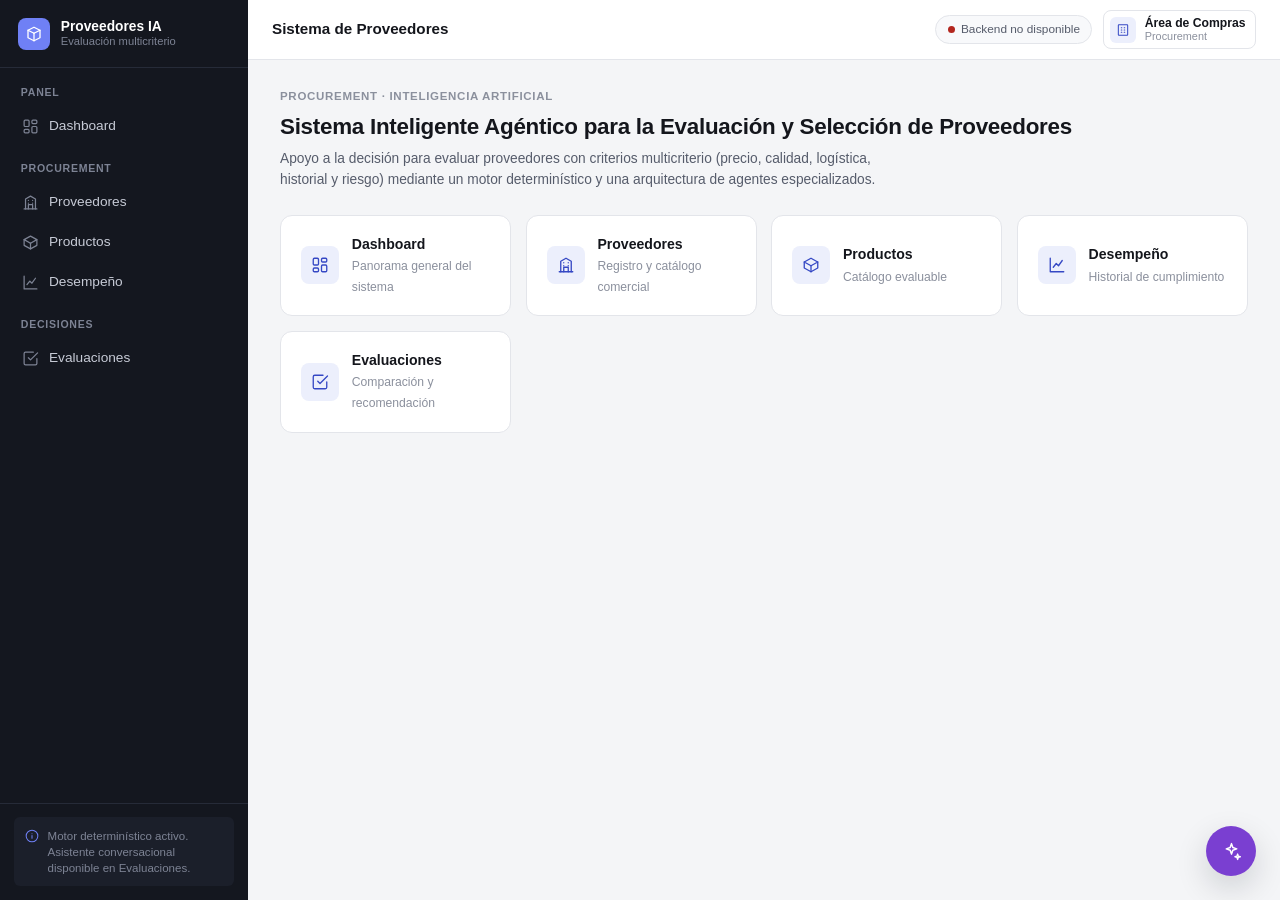
==== commit 38623295: "feat: Limites de uso del asistente, CORS restringido y limpieza de endpoints" ====
--- a/frontend/index.html
+++ b/frontend/index.html
@@ -5,7 +5,8 @@
     <meta charset="UTF-8">
     <meta name="viewport" content="width=device-width, initial-scale=1.0">
     <title>Sistema Inteligente de Evaluación de Proveedores</title>
-    <link rel="stylesheet" href="css/styles.css">
+    <link rel="icon" href="data:,">
+    <link rel="stylesheet" href="css/styles.css?v=20261017b">
     <link rel="stylesheet" href="css/dashboard.css">
 </head>
 
@@ -62,7 +63,7 @@
     <script src="js/components/navbar.js"></script>
     <script src="js/components/sidebar.js"></script>
     <script src="js/components/modal.js"></script>
-    <script src="js/components/chat.js"></script>
+    <script src="js/components/chat.js?v=20261017b"></script>
 </body>
 
 </html>
--- a/frontend/css/styles.css
+++ b/frontend/css/styles.css
@@ -1158,15 +1158,17 @@
 
 .toast.success { border-left-color: var(--success); }
 .toast.error { border-left-color: var(--danger); }
+.toast.warning { border-left-color: var(--warning); }
 
 @keyframes slideIn {
     from { opacity: 0; transform: translateX(16px); }
     to { opacity: 1; transform: translateX(0); }
 }
 
-/* ============================== AI widget (chat) ============================== */
+/* ============================== Acceso directo al asistente ============================== */
 
 .chat-fab {
+    text-decoration: none;
     position: fixed;
     bottom: 1.5rem;
     right: 1.5rem;
@@ -1189,78 +1191,9 @@
     filter: brightness(1.08);
 }
 
-.chat-panel {
-    position: fixed;
-    bottom: 5.5rem;
-    right: 1.5rem;
-    width: 320px;
-    max-width: calc(100vw - 2rem);
-    background: var(--surface);
-    border: 1px solid var(--border);
-    border-radius: var(--radius-lg);
-    box-shadow: var(--shadow-lg);
-    z-index: 401;
-    overflow: hidden;
-    display: none;
-    flex-direction: column;
-}
-
-.chat-panel.open {
-    display: flex;
-}
-
-.chat-panel-header {
-    display: flex;
-    align-items: center;
-    justify-content: space-between;
-    padding: 0.85rem 1rem;
-    background: var(--ai-soft);
-    border-bottom: 1px solid var(--ai-border);
-}
-
-.chat-panel-header-title {
-    display: flex;
-    align-items: center;
-    gap: 0.5rem;
-    font-size: 0.86rem;
-    font-weight: 600;
-    color: var(--text-primary);
-}
-
-.chat-panel-header-title .icon {
-    color: var(--ai-accent);
-}
-
-.chat-panel-body {
-    padding: 1.1rem 1rem;
-    display: flex;
-    flex-direction: column;
-    align-items: center;
-    text-align: center;
-    gap: 0.5rem;
-    color: var(--text-secondary);
-}
-
-.chat-panel-body .icon-tile {
-    width: 34px;
-    height: 34px;
-}
-
-.chat-panel-footer {
-    padding: 0.8rem 1rem;
-    border-top: 1px solid var(--border);
-}
-
-.chat-panel-footer input {
-    width: 100%;
-    background: var(--surface-alt);
-    border: 1px solid var(--border);
-    color: var(--text-tertiary);
-    border-radius: var(--radius-sm);
-    padding: 0.5rem 0.65rem;
-    font-size: 0.82rem;
-    cursor: not-allowed;
-    font-family: inherit;
+.chat-fab:focus-visible {
+    outline: 2px solid var(--ai-accent);
+    outline-offset: 3px;
 }
 
 /* ============================== Utility ============================== */
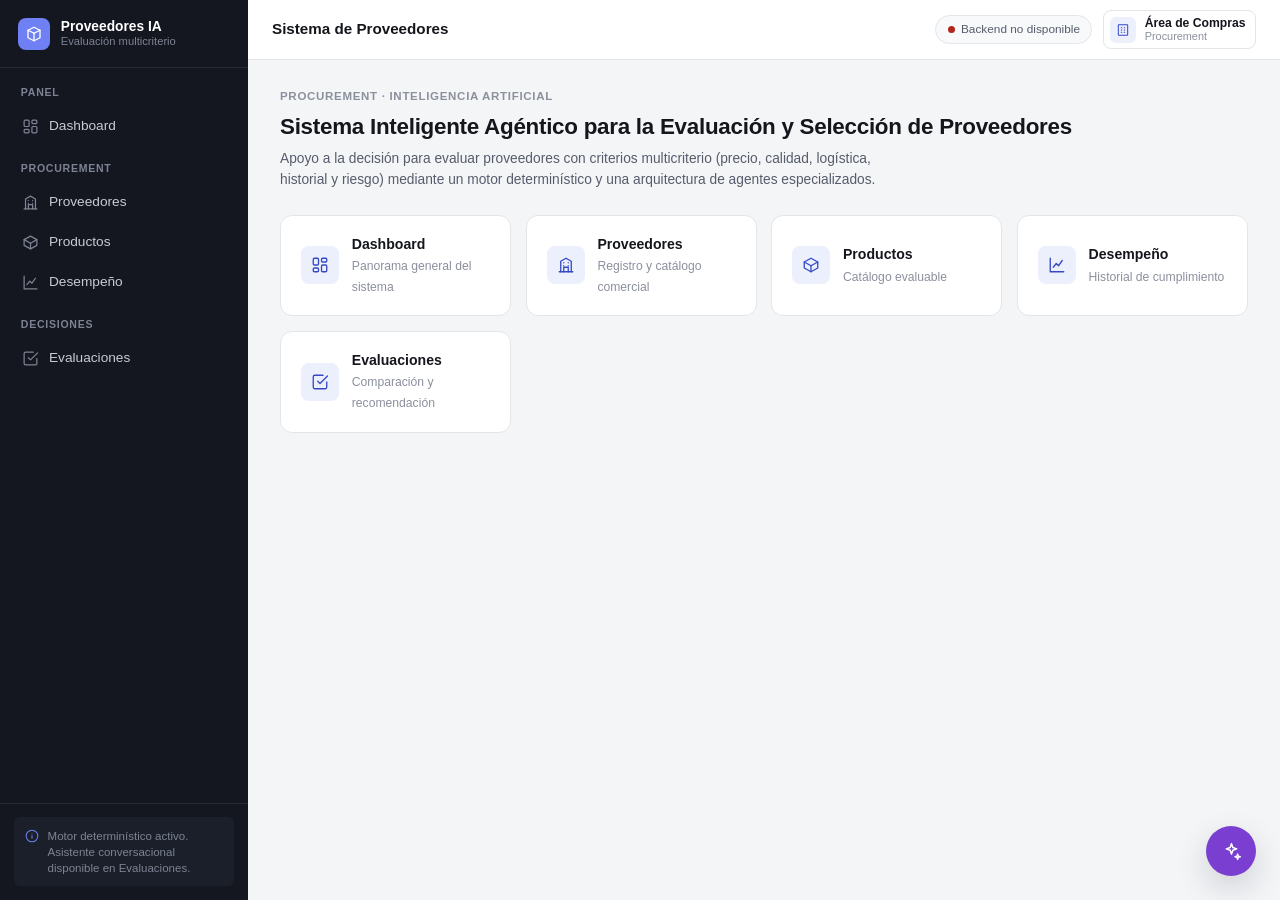
==== commit aaa75148: "feat: Contenerizacion con Docker Compose (db, backend, frontend)" ====
--- a/frontend/index.html
+++ b/frontend/index.html
@@ -58,7 +58,8 @@
     <div id="chat-container"></div>
 
     <script src="js/components/icons.js"></script>
-    <script src="js/api.js"></script>
+    <script src="js/config.js?v=20261017c"></script>
+    <script src="js/api.js?v=20261017c"></script>
     <script src="js/components/ui.js"></script>
     <script src="js/components/navbar.js"></script>
     <script src="js/components/sidebar.js"></script>
